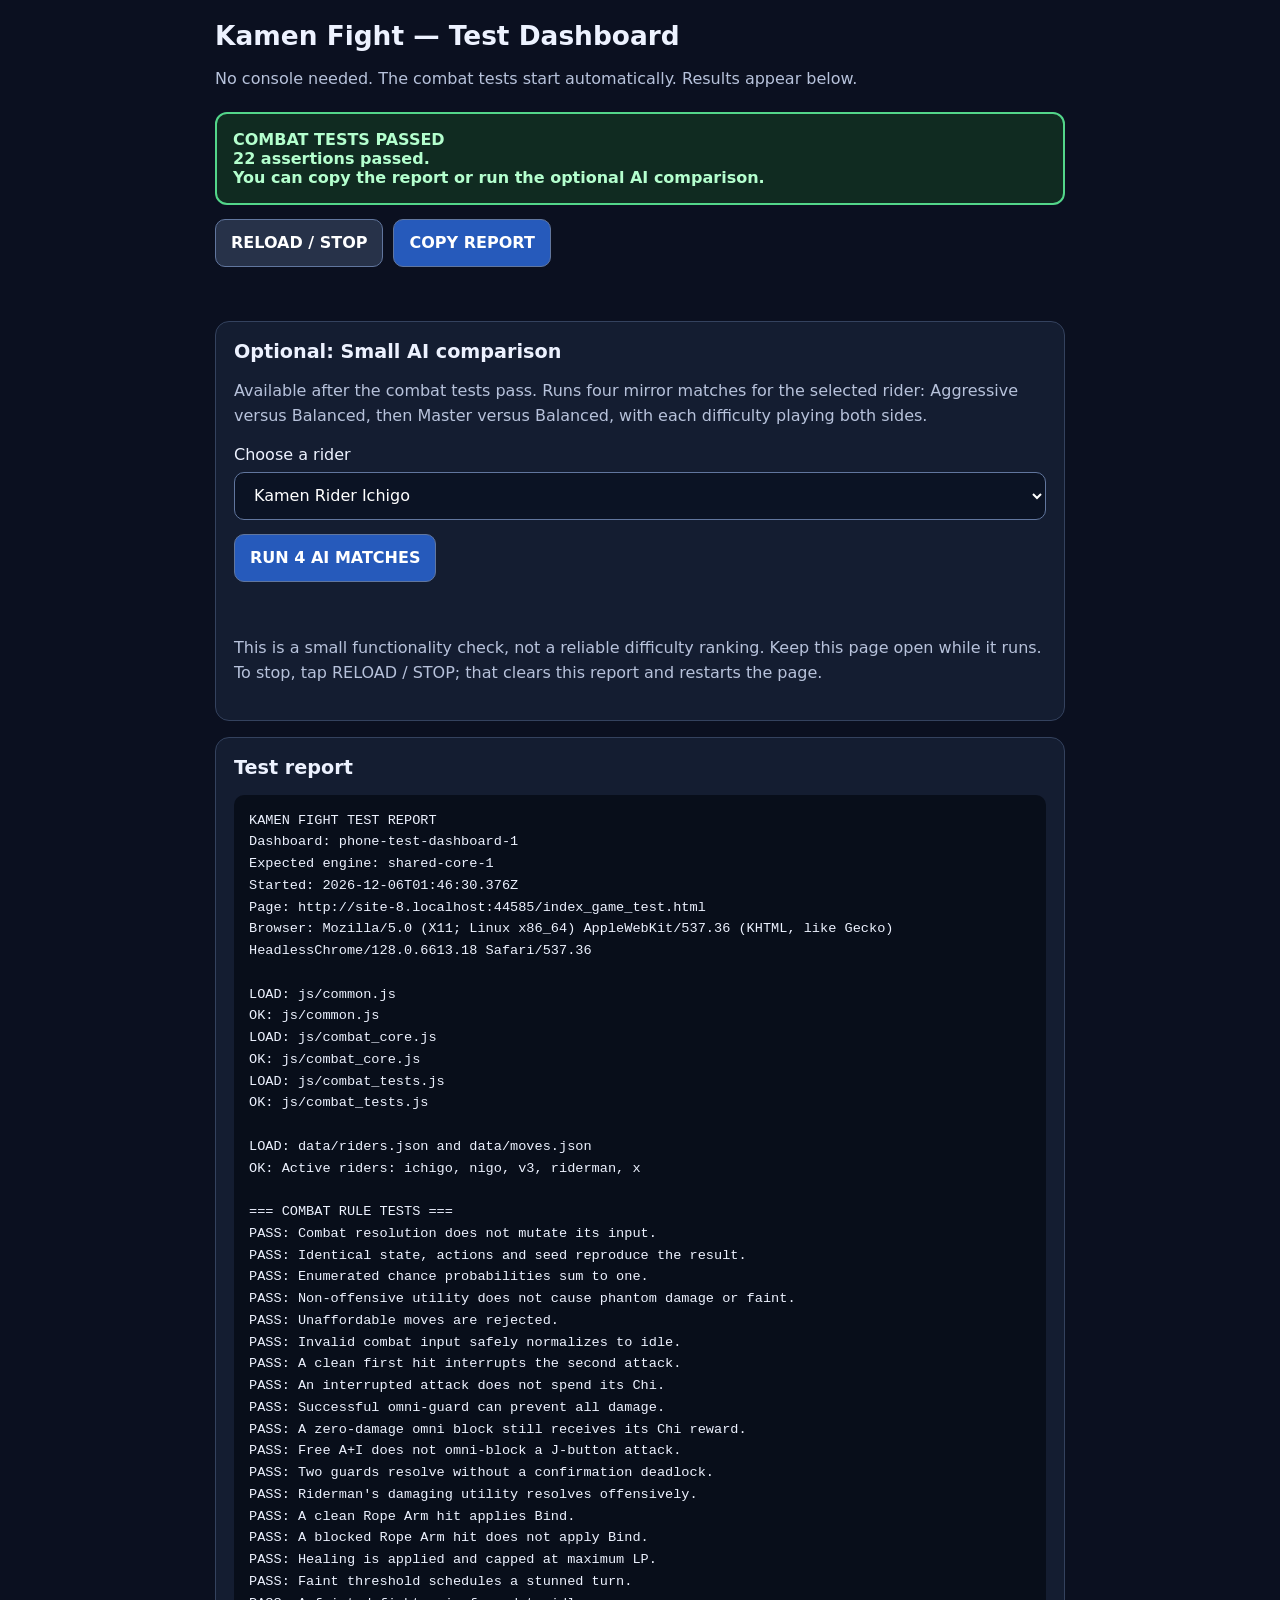
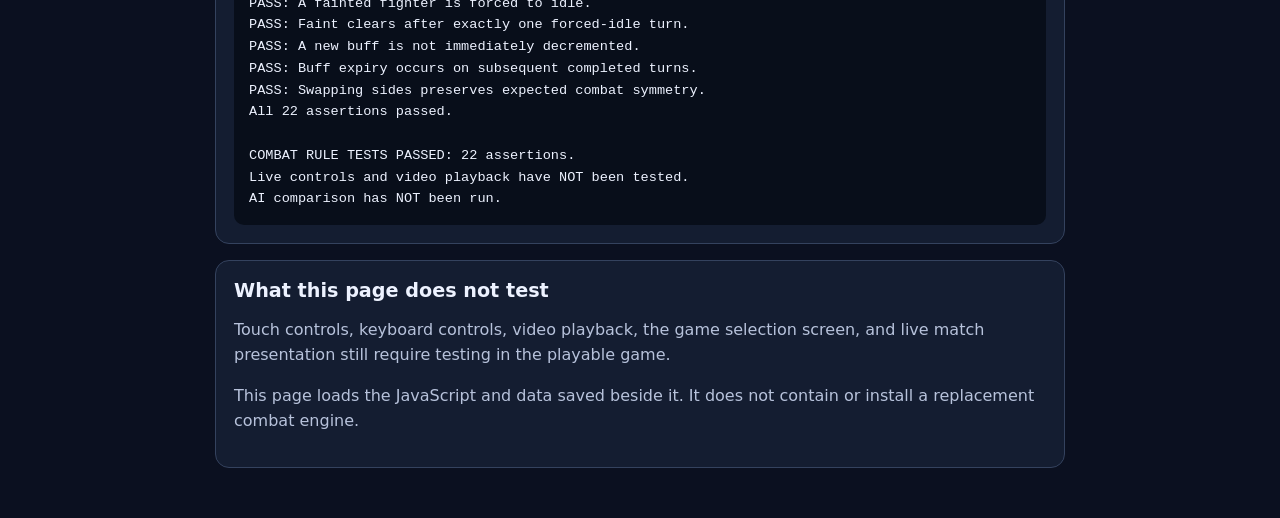
==== index_game_test.html @ 2b23a428 "Rename index.html to index_game_test.html" ====
<!doctype html>
<html lang="en">
<head>
  <meta charset="utf-8">

  <meta name="viewport"
        content="width=device-width, initial-scale=1, viewport-fit=cover">

  <title>Kamen Fight — Test Dashboard</title>

  <style>
    :root {
      color-scheme: dark;
      font-family: system-ui, -apple-system, BlinkMacSystemFont,
                   "Segoe UI", sans-serif;
      background: #0b1020;
      color: #edf2ff;
    }

    * {
      box-sizing: border-box;
    }

    body {
      margin: 0;
      padding: 20px 14px 50px;
    }

    main {
      width: 100%;
      max-width: 850px;
      margin: 0 auto;
    }

    h1 {
      margin: 0 0 8px;
      font-size: 1.65rem;
    }

    h2 {
      margin-top: 0;
      font-size: 1.2rem;
    }

    p {
      line-height: 1.55;
    }

    .muted {
      color: #b7c2db;
    }

    .panel {
      padding: 18px;
      margin-top: 16px;
      border: 1px solid #34425e;
      border-radius: 14px;
      background: #141d31;
    }

    #status {
      padding: 16px;
      margin-top: 20px;
      border: 2px solid #e6bf65;
      border-radius: 12px;
      color: #ffe2a0;
      background: #282316;
      white-space: pre-wrap;
      overflow-wrap: anywhere;
      font-weight: 700;
    }

    #status[data-state="pass"] {
      color: #b4ffce;
      border-color: #53d68a;
      background: #102b21;
    }

    #status[data-state="fail"] {
      color: #ffd0d0;
      border-color: #ff8585;
      background: #351b24;
    }

    .buttons {
      display: flex;
      flex-wrap: wrap;
      gap: 10px;
      margin-top: 14px;
    }

    button,
    select {
      min-height: 48px;
      padding: 12px 15px;
      border: 1px solid #61769e;
      border-radius: 10px;
      font: inherit;
      font-size: 1rem;
    }

    button {
      cursor: pointer;
      background: #265abb;
      color: white;
      font-weight: 700;
    }

    button.secondary {
      background: #273249;
    }

    button:disabled,
    select:disabled {
      opacity: 0.5;
      cursor: not-allowed;
    }

    button:focus-visible,
    select:focus-visible,
    textarea:focus-visible {
      outline: 3px solid #ffdc88;
      outline-offset: 3px;
    }

    select {
      width: 100%;
      margin-top: 8px;
      background: #0b1324;
      color: white;
    }

    pre {
      margin: 0;
      padding: 15px;
      background: #080e1a;
      border-radius: 10px;
      font-family: ui-monospace, SFMono-Regular, Consolas, monospace;
      font-size: 0.85rem;
      line-height: 1.6;
      white-space: pre-wrap;
      overflow-wrap: anywhere;
    }

    textarea {
      width: 100%;
      min-height: 240px;
      margin-top: 12px;
      padding: 12px;
      border: 1px solid #61769e;
      border-radius: 8px;
      background: #080e1a;
      color: white;
      font: inherit;
    }

    #elapsed,
    #copy-note {
      min-height: 1.4em;
    }

    [hidden] {
      display: none !important;
    }
  </style>
</head>

<body>
  <main>
    <h1>Kamen Fight — Test Dashboard</h1>

    <p class="muted">
      No console needed. The combat tests start automatically.
      Results appear below.
    </p>

    <div id="status" role="status" aria-live="polite">
      Starting…
    </div>

    <div class="buttons">
      <button id="reload-button" class="secondary" type="button">
        RELOAD / STOP
      </button>

      <button id="copy-button" type="button">
        COPY REPORT
      </button>
    </div>

    <p id="copy-note" class="muted" aria-live="polite"></p>

    <textarea id="copy-text"
              aria-label="Report for manual copying"
              readonly
              hidden></textarea>

    <section class="panel">
      <h2>Optional: Small AI comparison</h2>

      <p class="muted">
        Available after the combat tests pass.
        Runs four mirror matches for the selected rider:
        Aggressive versus Balanced, then Master versus Balanced,
        with each difficulty playing both sides.
      </p>

      <label for="rider-select">Choose a rider</label>

      <select id="rider-select" disabled>
        <option>Waiting for combat tests…</option>
      </select>

      <div class="buttons">
        <button id="ai-button" type="button" disabled>
          RUN 4 AI MATCHES
        </button>
      </div>

      <p id="elapsed" class="muted" aria-live="polite"></p>

      <p class="muted">
        This is a small functionality check, not a reliable difficulty
        ranking. Keep this page open while it runs. To stop, tap
        RELOAD / STOP; that clears this report and restarts the page.
      </p>
    </section>

    <section class="panel">
      <h2>Test report</h2>

      <pre id="report" aria-label="Test report"></pre>
    </section>

    <section class="panel">
      <h2>What this page does not test</h2>

      <p class="muted">
        Touch controls, keyboard controls, video playback, the game
        selection screen, and live match presentation still require
        testing in the playable game.
      </p>

      <p class="muted">
        This page loads the JavaScript and data saved beside it.
        It does not contain or install a replacement combat engine.
      </p>
    </section>

    <noscript>
      JavaScript is disabled. Enable JavaScript in your browser to run
      these tests.
    </noscript>
  </main>

  <script>
    (function () {
      "use strict";

      const EXPECTED_VERSION = "shared-core-1";
      const PAGE_VERSION = "phone-test-dashboard-1";

      const statusBox = document.getElementById("status");
      const reportBox = document.getElementById("report");
      const riderSelect = document.getElementById("rider-select");
      const aiButton = document.getElementById("ai-button");
      const elapsedBox = document.getElementById("elapsed");
      const copyNote = document.getElementById("copy-note");
      const copyText = document.getElementById("copy-text");

      const reportLines = [];
      const loadedScripts = new Set();

      const requestStamp = Date.now().toString();

      let data = null;
      let rulesPassed = false;
      let aiRunning = false;
      let currentFile = "";

      function describe(value) {
        if (value instanceof Error) {
          return value.stack || value.message;
        }

        if (typeof value === "string") {
          return value;
        }

        try {
          return JSON.stringify(value);
        } catch (_) {
          return String(value);
        }
      }

      function log(message) {
        reportLines.push(String(message));
        reportBox.textContent = reportLines.join("\n");
      }

      function setStatus(message, state) {
        statusBox.textContent = message;
        statusBox.dataset.state = state || "working";
      }

      function pause() {
        return new Promise(function (resolve) {
          setTimeout(resolve, 30);
        });
      }

      function showFailure(title, error) {
        setStatus(title + "\nCopy the report below and send it back.", "fail");

        log("");
        log("ERROR: " + describe(error));

        if (currentFile) {
          log("File being checked: " + currentFile);
        }

        log(
          "After correcting files, wait for publishing to finish, " +
          "then tap RELOAD / STOP."
        );
      }

      /*
       * Load scripts one at a time and check that each provides the
       * interface expected by the replacement engine.
       *
       * No game.js, UI, media, selection, or live match controller
       * is started by this dashboard.
       */
      async function loadScript(path, verify) {
        if (loadedScripts.has(path)) {
          return;
        }

        currentFile = path;
        log("LOAD: " + path);

        await new Promise(function (resolve, reject) {
          const script = document.createElement("script");
          const url = new URL(path, document.baseURI);

          url.searchParams.set("tester", requestStamp);

          script.src = url.href;
          script.async = false;

          let settled = false;

          const timeout = setTimeout(function () {
            finish(new Error(
              "Loading timed out: " + path +
              ". Check your connection and published files."
            ));
          }, 25000);

          function finish(error) {
            if (settled) return;
            settled = true;

            clearTimeout(timeout);
            script.onload = null;
            script.onerror = null;

            if (error) {
              script.remove();
              reject(error);
            } else {
              resolve();
            }
          }

          script.onload = function () {
            finish();
          };

          script.onerror = function () {
            finish(new Error(
              "Cannot load " + path +
              ". The file may be missing, blocked, or not yet published. " +
              "Check its exact filename and folder."
            ));
          };

          document.head.appendChild(script);
        });

        if (!verify()) {
          throw new Error(
            path + " loaded, but it is not the expected replacement " +
            "version, or it contains an error. " +
            "Use the complete file from the previous replacement set."
          );
        }

        loadedScripts.add(path);
        log("OK: " + path);
        currentFile = "";
      }

      /*
       * Display unexpected browser errors in the report too.
       */
      window.addEventListener("error", function (event) {
        const details = event.message ||
          "A script or page resource failed to load.";

        log("BROWSER ERROR: " + details);

        if (event.filename) {
          log(
            "Location: " + event.filename +
            ":" + (event.lineno || "?")
          );
        }

        setStatus(
          "A browser error occurred. Check the report below.",
          "fail"
        );
      });

      window.addEventListener("unhandledrejection", function (event) {
        log("UNHANDLED ERROR: " + describe(event.reason));

        setStatus(
          "An unexpected error occurred. Copy the report below.",
          "fail"
        );
      });

      /*
       * The supplied combat_tests.js writes individual assertions to
       * console.log. Capture those messages for this on-screen report.
       * Restore console.log after the test completes or throws.
       */
      async function runVisibleCombatTests() {
        const originalLog = console.log;

        console.log = function () {
          const args = Array.from(arguments);

          log(args.map(describe).join(" "));
          originalLog.apply(console, args);
        };

        try {
          return await window.runCombatTests();
        } finally {
          console.log = originalLog;
        }
      }

      async function start() {
        log("KAMEN FIGHT TEST REPORT");
        log("Dashboard: " + PAGE_VERSION);
        log("Expected engine: " + EXPECTED_VERSION);
        log("Started: " + new Date().toISOString());
        log("Page: " + location.origin + location.pathname);
        log("Browser: " + navigator.userAgent);
        log("");

        try {
          if (
            location.protocol !== "https:" &&
            location.protocol !== "http:"
          ) {
            throw new Error(
              "Open the published website in your browser. " +
              "Do not run this as a downloaded local HTML file."
            );
          }

          setStatus("Checking replacement files…", "working");

          await loadScript("js/common.js", function () {
            return !!window.KF &&
              window.KF.VERSION === EXPECTED_VERSION &&
              typeof window.KF.loadData === "function";
          });

          await loadScript("js/combat_core.js", function () {
            return !!window.CombatCore &&
              typeof window.CombatCore.resolve === "function" &&
              typeof window.CombatCore.distribution === "function";
          });

          await loadScript("js/combat_tests.js", function () {
            return typeof window.runCombatTests === "function";
          });

          setStatus("Loading rider and move data…", "working");

          log("");
          log("LOAD: data/riders.json and data/moves.json");

          data = await window.KF.loadData();

          if (!data.riders || !data.riders.length) {
            throw new Error("No active riders were loaded.");
          }

          log(
            "OK: Active riders: " +
            data.riders.map(function (rider) {
              return rider.id;
            }).join(", ")
          );

          riderSelect.textContent = "";

          for (const rider of data.riders) {
            const option = document.createElement("option");

            option.value = rider.id;
            option.textContent = rider.name || rider.id;

            riderSelect.appendChild(option);
          }

          log("");
          log("=== COMBAT RULE TESTS ===");

          setStatus("Running combat rule tests…", "working");

          await pause();

          const result = await runVisibleCombatTests();

          if (
            !result ||
            !Number.isInteger(result.passed) ||
            result.passed < 1
          ) {
            throw new Error(
              "The test function did not return a valid assertion count."
            );
          }

          rulesPassed = true;

          log("");
          log("COMBAT RULE TESTS PASSED: " + result.passed + " assertions.");
          log("Live controls and video playback have NOT been tested.");
          log("AI comparison has NOT been run.");

          setStatus(
            "COMBAT TESTS PASSED\n" +
            result.passed + " assertions passed.\n" +
            "You can copy the report or run the optional AI comparison.",
            "pass"
          );

          riderSelect.disabled = false;
          aiButton.disabled = false;

        } catch (error) {
          rulesPassed = false;
          riderSelect.disabled = true;
          aiButton.disabled = true;

          showFailure("COMBAT TESTS STOPPED", error);
        }
      }

      async function loadAIFiles() {
        await loadScript("js/rider_brains.js", function () {
          return !!window.RiderBrains &&
            typeof window.RiderBrains.evaluate === "function";
        });

        await loadScript("js/foresee_engine.js", function () {
          return !!window.ForeseeEngine &&
            typeof window.ForeseeEngine.search === "function";
        });

        await loadScript("js/ai.js", function () {
          return !!window.KF_AI &&
            typeof window.KF_AI.choose === "function";
        });

        await loadScript("js/cpu_controller.js", function () {
          return !!window.AIService &&
            typeof window.AIService.plan === "function";
        });

        await loadScript("js/simulator.js", function () {
          return !!window.Simulator &&
            typeof window.Simulator.playMatch === "function" &&
            typeof window.Simulator.verifyReplay === "function";
        });
      }

      async function runAIComparison() {
        if (!rulesPassed || aiRunning) {
          return;
        }

        aiRunning = true;
        aiButton.disabled = true;
        riderSelect.disabled = true;

        const startedAt = Date.now();

        const clock = setInterval(function () {
          elapsedBox.textContent =
            "Elapsed: " +
            Math.floor((Date.now() - startedAt) / 1000) +
            " seconds. Keep this page open.";
        }, 1000);

        try {
          setStatus("Loading AI test files…", "working");

          log("");
          log("=== OPTIONAL AI COMPARISON ===");

          if (typeof window.Worker !== "function") {
            throw new Error(
              "This browser does not provide Web Workers. " +
              "The AI comparison was not started. " +
              "The earlier combat test results still apply."
            );
          }

          await loadAIFiles();

          const rider = data.riders.find(function (entry) {
            return entry.id === riderSelect.value;
          });

          if (!rider) {
            throw new Error("The selected rider could not be found.");
          }

          log("Rider: " + rider.name + " (" + rider.id + ")");
          log("Four mirror matches; both side assignments are tested.");
          log("Each completed match will also be replay-checked.");
          log("This sample is too small to establish a difficulty ranking.");

          const summaries = [];
          let completed = 0;

          const levels = [
            { id: "hard", label: "Aggressive" },
            { id: "master", label: "Master" }
          ];

          for (const level of levels) {
            const summary = {
              label: level.label,
              testedWins: 0,
              balancedWins: 0,
              draws: 0
            };

            const seed = window.KF.hash(
              PAGE_VERSION,
              rider.id,
              level.id
            );

            for (const testedSlot of ["p1", "p2"]) {
              const p1Difficulty = testedSlot === "p1"
                ? level.id
                : "normal";

              const p2Difficulty = testedSlot === "p2"
                ? level.id
                : "normal";

              const p1Label = testedSlot === "p1"
                ? level.label
                : "Balanced";

              const p2Label = testedSlot === "p2"
                ? level.label
                : "Balanced";

              const matchNumber = completed + 1;

              setStatus(
                "RUNNING AI MATCH " + matchNumber + " / 4\n" +
                rider.name + "\n" +
                "P1 " + p1Label + " vs P2 " + p2Label + "\n" +
                "Keep this page open. No videos are played.",
                "working"
              );

              log("");
              log(
                "Match " + matchNumber + "/4: " +
                "P1 " + p1Label + " vs P2 " + p2Label
              );
              log("Seed: " + seed);

              await pause();

              const result = await window.Simulator.playMatch(
                rider,
                rider,
                data.moves,
                p1Difficulty,
                p2Difficulty,
                seed,
                true
              );

              if (
                !result ||
                !result.state ||
                !["p1", "p2", "draw"].includes(result.state.winner)
              ) {
                throw new Error(
                  "The simulator did not return a completed match."
                );
              }

              const replayOK =
                window.Simulator.verifyReplay(result.replay);

              if (replayOK !== true) {
                throw new Error("Replay verification did not pass.");
              }

              const winner = result.state.winner;

              if (winner === "draw") {
                summary.draws++;
              } else if (winner === testedSlot) {
                summary.testedWins++;
              } else {
                summary.balancedWins++;
              }

              log(
                "RESULT: " +
                (
                  winner === "draw"
                    ? "DRAW"
                    : winner.toUpperCase() + " " +
                      (winner === "p1" ? p1Label : p2Label) + " WINS"
                )
              );

              log("Rounds: " + result.rounds);
              log("PASS: Replaying the saved actions reproduced the final state.");

              completed++;
            }

            summaries.push(summary);
          }

          log("");
          log("=== AI COMPARISON SUMMARY ===");

          for (const summary of summaries) {
            log(
              summary.label + " wins: " + summary.testedWins +
              " | Balanced wins: " + summary.balancedWins +
              " | Draws: " + summary.draws +
              " | Matches: 2"
            );
          }

          log("");
          log("All four simulations completed and passed replay checks.");
          log("These results do NOT prove one difficulty is stronger.");
          log("Live UI, touch controls and videos remain untested.");

          setStatus(
            "AI COMPARISON FINISHED\n" +
            "4 matches completed and replay-checked.\n" +
            "Tap COPY REPORT and send the results back.",
            "pass"
          );

        } catch (error) {
          showFailure("AI COMPARISON STOPPED", error);

          log(
            "The combat rule tests passed earlier. " +
            "The AI comparison did not complete successfully."
          );

          log(
            "If a worker failed, check js/ai_worker.js and the AI files " +
            "listed above. They must all be from the replacement set."
          );

        } finally {
          clearInterval(clock);

          elapsedBox.textContent =
            "Elapsed: " +
            Math.floor((Date.now() - startedAt) / 1000) +
            " seconds.";

          aiRunning = false;
          aiButton.disabled = !rulesPassed;
          riderSelect.disabled = !rulesPassed;
        }
      }

      document.getElementById("reload-button")
        .addEventListener("click", function () {
          const url = new URL(location.href);

          url.searchParams.set("testReload", Date.now().toString());

          location.replace(url.href);
        });

      document.getElementById("copy-button")
        .addEventListener("click", async function () {
          const text = reportLines.join("\n");

          try {
            if (
              !navigator.clipboard ||
              typeof navigator.clipboard.writeText !== "function"
            ) {
              throw new Error("Clipboard API unavailable.");
            }

            await navigator.clipboard.writeText(text);

            copyText.hidden = true;
            copyNote.textContent =
              "Report copied. Paste it into our chat.";

          } catch (_) {
            copyText.value = text;
            copyText.hidden = false;

            copyText.focus();
            copyText.select();
            copyText.setSelectionRange(0, text.length);

            copyNote.textContent =
              "Automatic copying was unavailable. " +
              "Copy the text from the box above, or send a screenshot.";
          }
        });

      aiButton.addEventListener("click", function () {
        void runAIComparison();
      });

      void start();
    })();
  </script>
</body>
</html>
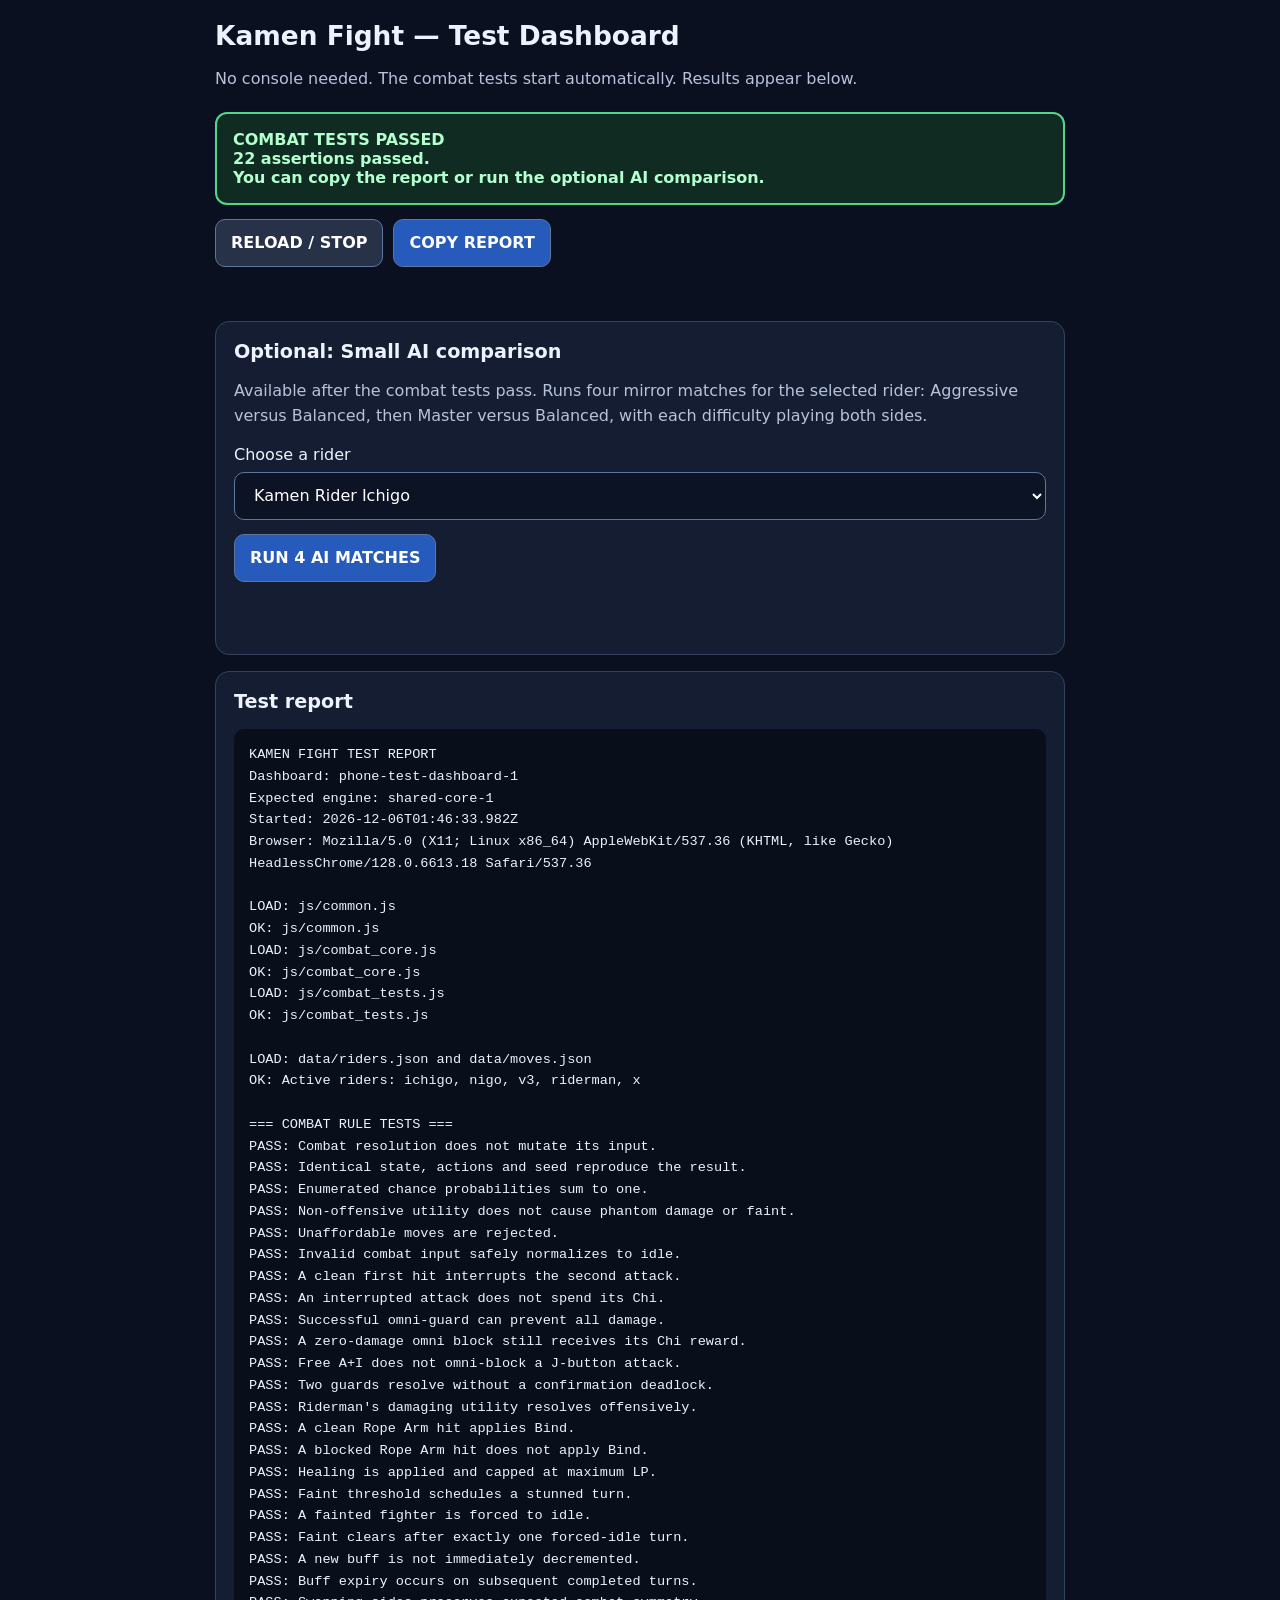
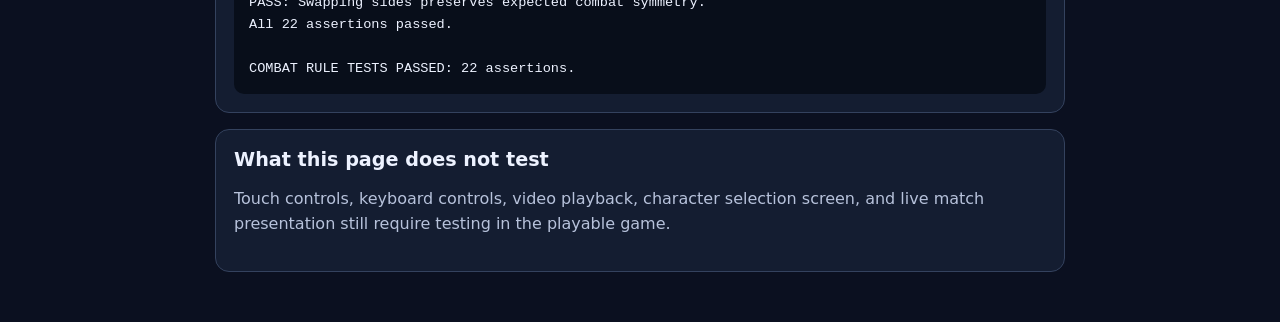
==== commit 465a345b: "Refactor index_game_test.html for clarity Refactor HTML and JavaScript for improved readability and " ====
--- a/index_game_test.html
+++ b/index_game_test.html
@@ -2,24 +2,18 @@
 <html lang="en">
 <head>
   <meta charset="utf-8">
-
-  <meta name="viewport"
-        content="width=device-width, initial-scale=1, viewport-fit=cover">
-
+  <meta name="viewport" content="width=device-width, initial-scale=1, viewport-fit=cover">
   <title>Kamen Fight — Test Dashboard</title>
 
   <style>
     :root {
       color-scheme: dark;
-      font-family: system-ui, -apple-system, BlinkMacSystemFont,
-                   "Segoe UI", sans-serif;
+      font-family: system-ui, -apple-system, BlinkMacSystemFont, "Segoe UI", sans-serif;
       background: #0b1020;
       color: #edf2ff;
     }
 
-    * {
-      box-sizing: border-box;
-    }
+    * { box-sizing: border-box; }
 
     body {
       margin: 0;
@@ -32,23 +26,10 @@
       margin: 0 auto;
     }
 
-    h1 {
-      margin: 0 0 8px;
-      font-size: 1.65rem;
-    }
-
-    h2 {
-      margin-top: 0;
-      font-size: 1.2rem;
-    }
-
-    p {
-      line-height: 1.55;
-    }
-
-    .muted {
-      color: #b7c2db;
-    }
+    h1 { margin: 0 0 8px; font-size: 1.65rem; }
+    h2 { margin-top: 0; font-size: 1.2rem; }
+    p { line-height: 1.55; }
+    .muted { color: #b7c2db; }
 
     .panel {
       padding: 18px;
@@ -89,8 +70,7 @@
       margin-top: 14px;
     }
 
-    button,
-    select {
+    button, select {
       min-height: 48px;
       padding: 12px 15px;
       border: 1px solid #61769e;
@@ -106,19 +86,14 @@
       font-weight: 700;
     }
 
-    button.secondary {
-      background: #273249;
-    }
-
-    button:disabled,
-    select:disabled {
+    button.secondary { background: #273249; }
+
+    button:disabled, select:disabled {
       opacity: 0.5;
       cursor: not-allowed;
     }
 
-    button:focus-visible,
-    select:focus-visible,
-    textarea:focus-visible {
+    button:focus-visible, select:focus-visible, textarea:focus-visible {
       outline: 3px solid #ffdc88;
       outline-offset: 3px;
     }
@@ -154,14 +129,8 @@
       font: inherit;
     }
 
-    #elapsed,
-    #copy-note {
-      min-height: 1.4em;
-    }
-
-    [hidden] {
-      display: none !important;
-    }
+    #elapsed, #copy-note { min-height: 1.4em; }
+    [hidden] { display: none !important; }
   </style>
 </head>
 
@@ -170,86 +139,57 @@
     <h1>Kamen Fight — Test Dashboard</h1>
 
     <p class="muted">
-      No console needed. The combat tests start automatically.
-      Results appear below.
+      No console needed. The combat tests start automatically. Results appear below.
     </p>
 
-    <div id="status" role="status" aria-live="polite">
-      Starting…
+    <!-- Test execution status display -->
+    <div id="status" role="status" aria-live="polite">Starting…</div>
+
+    <div class="buttons">
+      <button id="reload-button" class="secondary" type="button">RELOAD / STOP</button>
+      <button id="copy-button" type="button">COPY REPORT</button>
     </div>
 
-    <div class="buttons">
-      <button id="reload-button" class="secondary" type="button">
-        RELOAD / STOP
-      </button>
-
-      <button id="copy-button" type="button">
-        COPY REPORT
-      </button>
-    </div>
-
     <p id="copy-note" class="muted" aria-live="polite"></p>
 
-    <textarea id="copy-text"
-              aria-label="Report for manual copying"
-              readonly
-              hidden></textarea>
-
+    <textarea id="copy-text" aria-label="Report for manual copying" readonly hidden></textarea>
+
+    <!-- Optional AI head-to-head comparison panel -->
     <section class="panel">
       <h2>Optional: Small AI comparison</h2>
-
       <p class="muted">
-        Available after the combat tests pass.
-        Runs four mirror matches for the selected rider:
-        Aggressive versus Balanced, then Master versus Balanced,
-        with each difficulty playing both sides.
+        Available after the combat tests pass. Runs four mirror matches for the selected rider:
+        Aggressive versus Balanced, then Master versus Balanced, with each difficulty playing both sides.
       </p>
 
       <label for="rider-select">Choose a rider</label>
-
       <select id="rider-select" disabled>
         <option>Waiting for combat tests…</option>
       </select>
 
       <div class="buttons">
-        <button id="ai-button" type="button" disabled>
-          RUN 4 AI MATCHES
-        </button>
+        <button id="ai-button" type="button" disabled>RUN 4 AI MATCHES</button>
       </div>
 
       <p id="elapsed" class="muted" aria-live="polite"></p>
-
+    </section>
+
+    <!-- Live test output log -->
+    <section class="panel">
+      <h2>Test report</h2>
+      <pre id="report" aria-label="Test report"></pre>
+    </section>
+
+    <section class="panel">
+      <h2>What this page does not test</h2>
       <p class="muted">
-        This is a small functionality check, not a reliable difficulty
-        ranking. Keep this page open while it runs. To stop, tap
-        RELOAD / STOP; that clears this report and restarts the page.
+        Touch controls, keyboard controls, video playback, character selection screen,
+        and live match presentation still require testing in the playable game.
       </p>
     </section>
 
-    <section class="panel">
-      <h2>Test report</h2>
-
-      <pre id="report" aria-label="Test report"></pre>
-    </section>
-
-    <section class="panel">
-      <h2>What this page does not test</h2>
-
-      <p class="muted">
-        Touch controls, keyboard controls, video playback, the game
-        selection screen, and live match presentation still require
-        testing in the playable game.
-      </p>
-
-      <p class="muted">
-        This page loads the JavaScript and data saved beside it.
-        It does not contain or install a replacement combat engine.
-      </p>
-    </section>
-
     <noscript>
-      JavaScript is disabled. Enable JavaScript in your browser to run
-      these tests.
+      JavaScript is disabled. Enable JavaScript in your browser to run these tests.
     </noscript>
   </main>
 
@@ -270,7 +210,6 @@
 
       const reportLines = [];
       const loadedScripts = new Set();
-
       const requestStamp = Date.now().toString();
 
       let data = null;
@@ -278,91 +217,64 @@
       let aiRunning = false;
       let currentFile = "";
 
+      /** Formats values or error objects into string lines for output logging. */
       function describe(value) {
-        if (value instanceof Error) {
-          return value.stack || value.message;
-        }
-
-        if (typeof value === "string") {
-          return value;
-        }
-
-        try {
-          return JSON.stringify(value);
-        } catch (_) {
-          return String(value);
-        }
-      }
-
+        if (value instanceof Error) return value.stack || value.message;
+        if (typeof value === "string") return value;
+        try { return JSON.stringify(value); } catch (_) { return String(value); }
+      }
+
+      /** Appends message to output log panel. */
       function log(message) {
         reportLines.push(String(message));
         reportBox.textContent = reportLines.join("\n");
       }
 
+      /** Updates status box text and CSS dataset state ('working' | 'pass' | 'fail'). */
       function setStatus(message, state) {
         statusBox.textContent = message;
         statusBox.dataset.state = state || "working";
       }
 
+      /** Short async pause helper to allow layout repaints. */
       function pause() {
-        return new Promise(function (resolve) {
-          setTimeout(resolve, 30);
-        });
-      }
-
+        return new Promise(resolve => setTimeout(resolve, 30));
+      }
+
+      /** Displays test failure panel and halts execution. */
       function showFailure(title, error) {
         setStatus(title + "\nCopy the report below and send it back.", "fail");
-
         log("");
         log("ERROR: " + describe(error));
-
-        if (currentFile) {
-          log("File being checked: " + currentFile);
-        }
-
-        log(
-          "After correcting files, wait for publishing to finish, " +
-          "then tap RELOAD / STOP."
-        );
-      }
-
-      /*
-       * Load scripts one at a time and check that each provides the
-       * interface expected by the replacement engine.
-       *
-       * No game.js, UI, media, selection, or live match controller
-       * is started by this dashboard.
+        if (currentFile) log("File being checked: " + currentFile);
+      }
+
+      /**
+       * Dynamically loads a script file, appends cache-busting timestamp,
+       * and verifies module initialization via provided check callback.
        */
       async function loadScript(path, verify) {
-        if (loadedScripts.has(path)) {
-          return;
-        }
+        if (loadedScripts.has(path)) return;
 
         currentFile = path;
         log("LOAD: " + path);
 
-        await new Promise(function (resolve, reject) {
+        await new Promise((resolve, reject) => {
           const script = document.createElement("script");
           const url = new URL(path, document.baseURI);
-
           url.searchParams.set("tester", requestStamp);
 
           script.src = url.href;
           script.async = false;
 
           let settled = false;
-
-          const timeout = setTimeout(function () {
-            finish(new Error(
-              "Loading timed out: " + path +
-              ". Check your connection and published files."
-            ));
+          const timeout = setTimeout(() => {
+            finish(new Error(`Loading timed out: ${path}. Check network.`));
           }, 25000);
 
           function finish(error) {
             if (settled) return;
             settled = true;
-
             clearTimeout(timeout);
             script.onload = null;
             script.onerror = null;
@@ -375,27 +287,13 @@
             }
           }
 
-          script.onload = function () {
-            finish();
-          };
-
-          script.onerror = function () {
-            finish(new Error(
-              "Cannot load " + path +
-              ". The file may be missing, blocked, or not yet published. " +
-              "Check its exact filename and folder."
-            ));
-          };
-
+          script.onload = () => finish();
+          script.onerror = () => finish(new Error(`Cannot load ${path}. File missing or blocked.`));
           document.head.appendChild(script);
         });
 
         if (!verify()) {
-          throw new Error(
-            path + " loaded, but it is not the expected replacement " +
-            "version, or it contains an error. " +
-            "Use the complete file from the previous replacement set."
-          );
+          throw new Error(`${path} loaded, but does not match expected interface.`);
         }
 
         loadedScripts.add(path);
@@ -403,48 +301,25 @@
         currentFile = "";
       }
 
-      /*
-       * Display unexpected browser errors in the report too.
-       */
-      window.addEventListener("error", function (event) {
-        const details = event.message ||
-          "A script or page resource failed to load.";
-
-        log("BROWSER ERROR: " + details);
-
-        if (event.filename) {
-          log(
-            "Location: " + event.filename +
-            ":" + (event.lineno || "?")
-          );
-        }
-
-        setStatus(
-          "A browser error occurred. Check the report below.",
-          "fail"
-        );
+      // Unhandled global error listeners
+      window.addEventListener("error", event => {
+        log("BROWSER ERROR: " + (event.message || "Script load error"));
+        if (event.filename) log(`Location: ${event.filename}:${event.lineno || '?'}`);
+        setStatus("A browser error occurred. Check report.", "fail");
       });
 
-      window.addEventListener("unhandledrejection", function (event) {
+      window.addEventListener("unhandledrejection", event => {
         log("UNHANDLED ERROR: " + describe(event.reason));
-
-        setStatus(
-          "An unexpected error occurred. Copy the report below.",
-          "fail"
-        );
+        setStatus("An unexpected error occurred.", "fail");
       });
 
-      /*
-       * The supplied combat_tests.js writes individual assertions to
-       * console.log. Capture those messages for this on-screen report.
-       * Restore console.log after the test completes or throws.
+      /**
+       * Intercepts console.log calls during runCombatTests() to mirror output in the dashboard log panel.
        */
       async function runVisibleCombatTests() {
         const originalLog = console.log;
 
-        console.log = function () {
-          const args = Array.from(arguments);
-
+        console.log = function (...args) {
           log(args.map(describe).join(" "));
           originalLog.apply(console, args);
         };
@@ -456,193 +331,110 @@
         }
       }
 
+      /** Dashboard bootstrapping & primary rule test trigger. */
       async function start() {
         log("KAMEN FIGHT TEST REPORT");
         log("Dashboard: " + PAGE_VERSION);
         log("Expected engine: " + EXPECTED_VERSION);
         log("Started: " + new Date().toISOString());
-        log("Page: " + location.origin + location.pathname);
         log("Browser: " + navigator.userAgent);
         log("");
 
         try {
-          if (
-            location.protocol !== "https:" &&
-            location.protocol !== "http:"
-          ) {
-            throw new Error(
-              "Open the published website in your browser. " +
-              "Do not run this as a downloaded local HTML file."
-            );
+          if (location.protocol !== "https:" && location.protocol !== "http:") {
+            throw new Error("Open published website in browser; do not run from local HTML file.");
           }
 
           setStatus("Checking replacement files…", "working");
 
-          await loadScript("js/common.js", function () {
-            return !!window.KF &&
-              window.KF.VERSION === EXPECTED_VERSION &&
-              typeof window.KF.loadData === "function";
-          });
-
-          await loadScript("js/combat_core.js", function () {
-            return !!window.CombatCore &&
-              typeof window.CombatCore.resolve === "function" &&
-              typeof window.CombatCore.distribution === "function";
-          });
-
-          await loadScript("js/combat_tests.js", function () {
-            return typeof window.runCombatTests === "function";
-          });
+          await loadScript("js/common.js", () => !!window.KF && window.KF.VERSION === EXPECTED_VERSION);
+          await loadScript("js/combat_core.js", () => !!window.CombatCore && typeof window.CombatCore.resolve === "function");
+          await loadScript("js/combat_tests.js", () => typeof window.runCombatTests === "function");
 
           setStatus("Loading rider and move data…", "working");
-
           log("");
           log("LOAD: data/riders.json and data/moves.json");
 
           data = await window.KF.loadData();
-
-          if (!data.riders || !data.riders.length) {
-            throw new Error("No active riders were loaded.");
-          }
-
-          log(
-            "OK: Active riders: " +
-            data.riders.map(function (rider) {
-              return rider.id;
-            }).join(", ")
-          );
+          if (!data.riders || !data.riders.length) throw new Error("No active riders loaded.");
+
+          log("OK: Active riders: " + data.riders.map(r => r.id).join(", "));
 
           riderSelect.textContent = "";
-
           for (const rider of data.riders) {
             const option = document.createElement("option");
-
             option.value = rider.id;
             option.textContent = rider.name || rider.id;
-
             riderSelect.appendChild(option);
           }
 
           log("");
           log("=== COMBAT RULE TESTS ===");
-
           setStatus("Running combat rule tests…", "working");
-
           await pause();
 
           const result = await runVisibleCombatTests();
-
-          if (
-            !result ||
-            !Number.isInteger(result.passed) ||
-            result.passed < 1
-          ) {
-            throw new Error(
-              "The test function did not return a valid assertion count."
-            );
+          if (!result || !Number.isInteger(result.passed) || result.passed < 1) {
+            throw new Error("Invalid assertion count returned.");
           }
 
           rulesPassed = true;
-
           log("");
           log("COMBAT RULE TESTS PASSED: " + result.passed + " assertions.");
-          log("Live controls and video playback have NOT been tested.");
-          log("AI comparison has NOT been run.");
 
           setStatus(
-            "COMBAT TESTS PASSED\n" +
-            result.passed + " assertions passed.\n" +
+            "COMBAT TESTS PASSED\n" + result.passed + " assertions passed.\n" +
             "You can copy the report or run the optional AI comparison.",
             "pass"
           );
 
           riderSelect.disabled = false;
           aiButton.disabled = false;
-
         } catch (error) {
           rulesPassed = false;
           riderSelect.disabled = true;
           aiButton.disabled = true;
-
           showFailure("COMBAT TESTS STOPPED", error);
         }
       }
 
+      /** Loads remaining AI dependencies for Monte Carlo simulation benchmarks. */
       async function loadAIFiles() {
-        await loadScript("js/rider_brains.js", function () {
-          return !!window.RiderBrains &&
-            typeof window.RiderBrains.evaluate === "function";
-        });
-
-        await loadScript("js/foresee_engine.js", function () {
-          return !!window.ForeseeEngine &&
-            typeof window.ForeseeEngine.search === "function";
-        });
-
-        await loadScript("js/ai.js", function () {
-          return !!window.KF_AI &&
-            typeof window.KF_AI.choose === "function";
-        });
-
-        await loadScript("js/cpu_controller.js", function () {
-          return !!window.AIService &&
-            typeof window.AIService.plan === "function";
-        });
-
-        await loadScript("js/simulator.js", function () {
-          return !!window.Simulator &&
-            typeof window.Simulator.playMatch === "function" &&
-            typeof window.Simulator.verifyReplay === "function";
-        });
-      }
-
+        await loadScript("js/rider_brains.js", () => !!window.RiderBrains);
+        await loadScript("js/foresee_engine.js", () => !!window.ForeseeEngine);
+        await loadScript("js/ai.js", () => !!window.KF_AI);
+        await loadScript("js/cpu_controller.js", () => !!window.AIService);
+        await loadScript("js/simulator.js", () => !!window.Simulator);
+      }
+
+      /** Runs 4 sample mirror AI matches between selected rider across Hard/Master vs Balanced. */
       async function runAIComparison() {
-        if (!rulesPassed || aiRunning) {
-          return;
-        }
+        if (!rulesPassed || aiRunning) return;
 
         aiRunning = true;
         aiButton.disabled = true;
         riderSelect.disabled = true;
 
         const startedAt = Date.now();
-
-        const clock = setInterval(function () {
-          elapsedBox.textContent =
-            "Elapsed: " +
-            Math.floor((Date.now() - startedAt) / 1000) +
-            " seconds. Keep this page open.";
+        const clock = setInterval(() => {
+          elapsedBox.textContent = "Elapsed: " + Math.floor((Date.now() - startedAt) / 1000) + " seconds.";
         }, 1000);
 
         try {
           setStatus("Loading AI test files…", "working");
-
           log("");
           log("=== OPTIONAL AI COMPARISON ===");
 
           if (typeof window.Worker !== "function") {
-            throw new Error(
-              "This browser does not provide Web Workers. " +
-              "The AI comparison was not started. " +
-              "The earlier combat test results still apply."
-            );
+            throw new Error("Web Workers unsupported in this browser.");
           }
 
           await loadAIFiles();
 
-          const rider = data.riders.find(function (entry) {
-            return entry.id === riderSelect.value;
-          });
-
-          if (!rider) {
-            throw new Error("The selected rider could not be found.");
-          }
+          const rider = data.riders.find(entry => entry.id === riderSelect.value);
+          if (!rider) throw new Error("Selected rider not found.");
 
           log("Rider: " + rider.name + " (" + rider.id + ")");
-          log("Four mirror matches; both side assignments are tested.");
-          log("Each completed match will also be replay-checked.");
-          log("This sample is too small to establish a difficulty ranking.");
-
           const summaries = [];
           let completed = 0;
 
@@ -652,105 +444,37 @@
           ];
 
           for (const level of levels) {
-            const summary = {
-              label: level.label,
-              testedWins: 0,
-              balancedWins: 0,
-              draws: 0
-            };
-
-            const seed = window.KF.hash(
-              PAGE_VERSION,
-              rider.id,
-              level.id
-            );
+            const summary = { label: level.label, testedWins: 0, balancedWins: 0, draws: 0 };
+            const seed = window.KF.hash(PAGE_VERSION, rider.id, level.id);
 
             for (const testedSlot of ["p1", "p2"]) {
-              const p1Difficulty = testedSlot === "p1"
-                ? level.id
-                : "normal";
-
-              const p2Difficulty = testedSlot === "p2"
-                ? level.id
-                : "normal";
-
-              const p1Label = testedSlot === "p1"
-                ? level.label
-                : "Balanced";
-
-              const p2Label = testedSlot === "p2"
-                ? level.label
-                : "Balanced";
+              const p1Difficulty = testedSlot === "p1" ? level.id : "normal";
+              const p2Difficulty = testedSlot === "p2" ? level.id : "normal";
 
               const matchNumber = completed + 1;
-
-              setStatus(
-                "RUNNING AI MATCH " + matchNumber + " / 4\n" +
-                rider.name + "\n" +
-                "P1 " + p1Label + " vs P2 " + p2Label + "\n" +
-                "Keep this page open. No videos are played.",
-                "working"
+              setStatus(`RUNNING AI MATCH ${matchNumber} / 4\n${rider.name}`, "working");
+              log("");
+              log(`Match ${matchNumber}/4: P1 ${p1Difficulty} vs P2 ${p2Difficulty}`);
+
+              await pause();
+
+              const result = await window.Simulator.playMatch(
+                rider, rider, data.moves, p1Difficulty, p2Difficulty, seed, true
               );
 
-              log("");
-              log(
-                "Match " + matchNumber + "/4: " +
-                "P1 " + p1Label + " vs P2 " + p2Label
-              );
-              log("Seed: " + seed);
-
-              await pause();
-
-              const result = await window.Simulator.playMatch(
-                rider,
-                rider,
-                data.moves,
-                p1Difficulty,
-                p2Difficulty,
-                seed,
-                true
-              );
-
-              if (
-                !result ||
-                !result.state ||
-                !["p1", "p2", "draw"].includes(result.state.winner)
-              ) {
-                throw new Error(
-                  "The simulator did not return a completed match."
-                );
+              if (!result || !result.state || !["p1", "p2", "draw"].includes(result.state.winner)) {
+                throw new Error("Simulator returned an incomplete match.");
               }
 
-              const replayOK =
-                window.Simulator.verifyReplay(result.replay);
-
-              if (replayOK !== true) {
-                throw new Error("Replay verification did not pass.");
-              }
+              const replayOK = window.Simulator.verifyReplay(result.replay);
+              if (replayOK !== true) throw new Error("Replay verification failed.");
 
               const winner = result.state.winner;
-
-              if (winner === "draw") {
-                summary.draws++;
-              } else if (winner === testedSlot) {
-                summary.testedWins++;
-              } else {
-                summary.balancedWins++;
-              }
-
-              log(
-                "RESULT: " +
-                (
-                  winner === "draw"
-                    ? "DRAW"
-                    : winner.toUpperCase() + " " +
-                      (winner === "p1" ? p1Label : p2Label) + " WINS"
-                )
-              );
-
-              log("Rounds: " + result.rounds);
-              log("PASS: Replaying the saved actions reproduced the final state.");
-
+              if (winner === "draw") summary.draws++;
+              else if (winner === testedSlot) summary.testedWins++;
+              else summary.balancedWins++;
+
+              log(`RESULT: ${winner.toUpperCase()} WINS (${result.rounds} Rounds)`);
               completed++;
             }
 
@@ -759,99 +483,41 @@
 
           log("");
           log("=== AI COMPARISON SUMMARY ===");
-
           for (const summary of summaries) {
-            log(
-              summary.label + " wins: " + summary.testedWins +
-              " | Balanced wins: " + summary.balancedWins +
-              " | Draws: " + summary.draws +
-              " | Matches: 2"
-            );
-          }
-
-          log("");
-          log("All four simulations completed and passed replay checks.");
-          log("These results do NOT prove one difficulty is stronger.");
-          log("Live UI, touch controls and videos remain untested.");
-
-          setStatus(
-            "AI COMPARISON FINISHED\n" +
-            "4 matches completed and replay-checked.\n" +
-            "Tap COPY REPORT and send the results back.",
-            "pass"
-          );
-
+            log(`${summary.label} wins: ${summary.testedWins} | Balanced wins: ${summary.balancedWins} | Draws: ${summary.draws}`);
+          }
+
+          setStatus("AI COMPARISON FINISHED\n4 matches completed & verified.", "pass");
         } catch (error) {
           showFailure("AI COMPARISON STOPPED", error);
-
-          log(
-            "The combat rule tests passed earlier. " +
-            "The AI comparison did not complete successfully."
-          );
-
-          log(
-            "If a worker failed, check js/ai_worker.js and the AI files " +
-            "listed above. They must all be from the replacement set."
-          );
-
         } finally {
           clearInterval(clock);
-
-          elapsedBox.textContent =
-            "Elapsed: " +
-            Math.floor((Date.now() - startedAt) / 1000) +
-            " seconds.";
-
           aiRunning = false;
           aiButton.disabled = !rulesPassed;
           riderSelect.disabled = !rulesPassed;
         }
       }
 
-      document.getElementById("reload-button")
-        .addEventListener("click", function () {
-          const url = new URL(location.href);
-
-          url.searchParams.set("testReload", Date.now().toString());
-
-          location.replace(url.href);
-        });
-
-      document.getElementById("copy-button")
-        .addEventListener("click", async function () {
-          const text = reportLines.join("\n");
-
-          try {
-            if (
-              !navigator.clipboard ||
-              typeof navigator.clipboard.writeText !== "function"
-            ) {
-              throw new Error("Clipboard API unavailable.");
-            }
-
-            await navigator.clipboard.writeText(text);
-
-            copyText.hidden = true;
-            copyNote.textContent =
-              "Report copied. Paste it into our chat.";
-
-          } catch (_) {
-            copyText.value = text;
-            copyText.hidden = false;
-
-            copyText.focus();
-            copyText.select();
-            copyText.setSelectionRange(0, text.length);
-
-            copyNote.textContent =
-              "Automatic copying was unavailable. " +
-              "Copy the text from the box above, or send a screenshot.";
-          }
-        });
-
-      aiButton.addEventListener("click", function () {
-        void runAIComparison();
+      // Event listener bindings
+      document.getElementById("reload-button").addEventListener("click", () => {
+        const url = new URL(location.href);
+        url.searchParams.set("testReload", Date.now().toString());
+        location.replace(url.href);
       });
+
+      document.getElementById("copy-button").addEventListener("click", async () => {
+        const text = reportLines.join("\n");
+        try {
+          await navigator.clipboard.writeText(text);
+          copyNote.textContent = "Report copied to clipboard.";
+        } catch (_) {
+          copyText.value = text;
+          copyText.hidden = false;
+          copyNote.textContent = "Automatic copying unavailable. Select and copy above.";
+        }
+      });
+
+      aiButton.addEventListener("click", () => void runAIComparison());
 
       void start();
     })();
